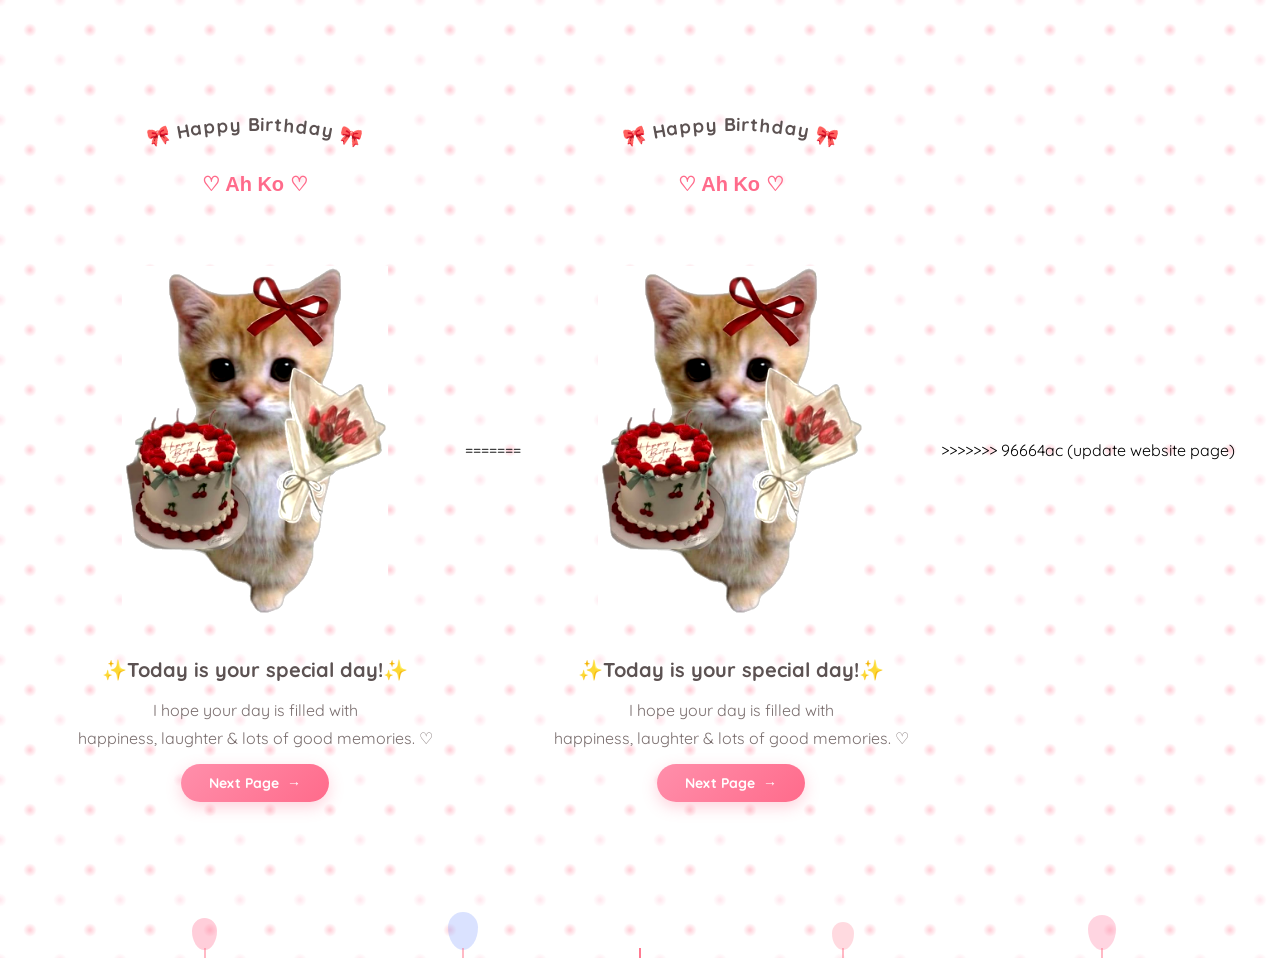
==== birthday.html @ 80727777 "First commit" ====
<!DOCTYPE html>
<html lang="en">
<head>
    <meta charset="UTF-8">
    <meta name="viewport" content="width=device-width, initial-scale=1.0">
    <title>Happy Birthday Ko Ko</title>
    <link href="https://fonts.googleapis.com/css2?family=Quicksand:wght@600;700&display=swap" rel="stylesheet">
    <style>
        * {
            box-sizing: border-box;
            margin: 0;
            padding: 0;
            font-family: 'Quicksand', sans-serif;
        }

        body {
            background-color: #ffffff;
            background-image: 
                radial-gradient(#ffccd5 , transparent 16%),
                radial-gradient(#ffe5ec , transparent 16%);
            background-size: 60px 60px;
            background-position: 0 0, 30px 30px;
            display: flex;
            justify-content: center;
            align-items: center;
            min-height: 100vh;
            padding: 20px;
            overflow: visible;
            position: relative;
        }

        /* Background Floating Balloons Animation */
        .balloon {
            position: absolute;
            bottom: -50px;
            background: rgba(255, 117, 140, 0.4);
            border-radius: 50% 50% 50% 50% / 40% 40% 60% 60%;
            animation: floatUp 6s infinite ease-in-out;
            z-index: 1;
        }

        .balloon::after {
            content: "";
            position: absolute;
            bottom: -8px;
            left: 50%;
            transform: translateX(-50%);
            width: 2px;
            height: 10px;
            background: rgba(255, 117, 140, 0.5);
        }

        .balloon:nth-child(1) { left: 15%; width: 25px; height: 32px; animation-duration: 5s; animation-delay: 0s; background: rgba(255, 133, 162, 0.4); }
        .balloon:nth-child(2) { left: 35%; width: 30px; height: 38px; animation-duration: 7s; animation-delay: 2s; background: rgba(162, 182, 255, 0.4); }
        .balloon:nth-child(3) { left: 65%; width: 22px; height: 28px; animation-duration: 6s; animation-delay: 1s; background: rgba(255, 182, 193, 0.5); }
        .balloon:nth-child(4) { left: 85%; width: 28px; height: 35px; animation-duration: 8s; animation-delay: 3s; background: rgba(255, 150, 180, 0.4); }
        .balloon:nth-child(4) { left: 85%; width: 28px; height: 35px; animation-duration: 9s; animation-delay: 3s; background: rgba(255, 150, 180, 0.4); }

        @keyframes floatUp {
            0% { transform: translateY(0) scale(1); opacity: 0; }
            20% { opacity: 0.8; }
            100% { transform: translateY(-105vh) scale(1.05); opacity: 0; }
        }

        /* Main Card Container */
        .container {
            width: 100%;
            max-width: 420px;
            padding: 30px 20px;
            text-align: center;
            position: relative;
            z-index: 2;
        }

        /* Top Title Style */
        .title-container {
            margin-bottom: 30px;
        }

       .curved-svg {
            width: 100%;
            height: 55px;
            overflow: visible;
        }

        .curved-text {
            font-family: 'Quicksand', sans-serif;
            font-size: 20px;
            font-weight: 700;
            fill: #5c5252;
            letter-spacing: 1px;
            overflow: visible;
        }
        .sub-title {
            font-size: 20px;
            font-weight: 700;
            color: #ff6b8b;
            font-family: 'verdana', sans-serif;
            margin-top: 5px;
            margin-bottom: 70px;
        }

        /* Floating Image Box */
        .image-box {
            width: 70%;
            margin: 0 auto 10px auto;
            border-radius: 330px;
            overflow: visible; 
            animation: floatingImage 3s infinite ease-in-out;
            background: transparent !important;
        }

        .image-box img {
            width: 100%;
            height: auto;
            display: block;
            background: transparent;
            margin-bottom: 40px;
            
            mix-blend-mode: darken;
            filter: contrast(1.2) brightness(1.02);
        }

        @keyframes floatingImage {
            0%, 100% { transform: translateY(0); }
            50% { transform: translateY(-10px); }
        }

        /* Wishes Text Section */
        .wish-section {
            margin-top: 10px;
            padding: 0 10px;
        }

        .wish-title {
            font-size: 20px;
            font-weight: 700;
            color: #5c5252;
            margin-bottom: 15px;
        }

        .wish-subtitle {
            font-size: 16px;
            color: #7a6e6e;
            line-height: 1.7;
        }

        /* Bottom Heart Divider */
        .bottom-decor {
            display: flex;
            align-items: center;
            justify-content: center;
            gap: 8px;
            color: #ff8fab;
            font-size: 14px;
            margin-top: 15px;
        }

        .bottom-decor hr {
            flex: 1;
            border: none;
            height: 1px;
            background-color: #ffccd5;
            max-width: 50px;
        }

       /* Bottom Heart Divider */
        .bottom-decor {
            display: flex;
            align-items: center;
            justify-content: center;
            gap: 8px;
            color: #ff8fab;
            font-size: 14px;
            margin-top: 20px;
            width: 100%;
        }

       /* Next Page Button Style - Absolute Center Positioning */
        .next-btn {
            position: absolute;
            bottom: 20px;
            left: 50%;
            transform: translateX(-50%);
            display: inline-flex;
            align-items: center;
            justify-content: center;
            gap: 8px;
            background: linear-gradient(135deg, #ff8fab, #ff6b8b);
            color: #fff;
            padding: 10px 28px;
            border-radius: 50px;
            text-decoration: none;
            font-size: 14px;
            font-weight: 700;
            box-shadow: 0 5px 15px rgba(255, 107, 139, 0.3);
            transition: all 0.3s ease;
            white-space: nowrap;
        }

        .next-btn:hover {
            transform: translateX(-50%) translateY(-2px);
            box-shadow: 0 8px 20px rgba(255, 107, 139, 0.4);
            background: linear-gradient(135deg, #ff7597, #ff5277);
        }

        /* container မှာ position: relative နှင့် အောက်ခြေ padding ထည့်ရန် */
        .container {
            position: relative;
            padding-bottom: 70px !important; /* ခလုတ်အတွက် အောက်ခြေ နေရာချန်ရန် */
        }

        
    </style>
</head>
<body>

    <div class="balloon"></div>
    <div class="balloon"></div>
    <div class="balloon"></div>
    <div class="balloon"></div>

    <div class="container">
        <div class="title-container">
           
            <svg class="curved-svg" viewBox="0 0 300 60">
                <path id="curve" d="M 20,45 Q 150,5 280,45" fill="transparent" />
                <text width="300" text-anchor="middle">
                    <textPath href="#curve" startOffset="50%" text-anchor="middle" class="curved-text">
                      🎀  Happy Birthday 🎀
                    </textPath>
                </text>
            </svg>
            <div class="sub-title">♡ Ah Ko ♡</div>
        </div>

        <div class="image-box">
            <img src="image/b2.jpg" alt="Cute Cat Birthday">
        </div>

        <div class="wish-section">
            <div class="wish-title">
                ✨Today is your special day!✨
            </div>
            <div class="wish-subtitle">
                I hope your day is filled with<br>
                happiness, laughter & lots of good memories. ♡
            </div>
        </div>

        <!-- Next Page Button -->
        <a href="message.html" class="next-btn">
            Next Page <span>→</span>
        </a>

    </div>
    
    
</body>
=======
<!DOCTYPE html>
<html lang="en">
<head>
    <meta charset="UTF-8">
    <meta name="viewport" content="width=device-width, initial-scale=1.0">
    <title>Happy Birthday Ko Ko</title>
    <link href="https://fonts.googleapis.com/css2?family=Quicksand:wght@600;700&display=swap" rel="stylesheet">
    <style>
        * {
            box-sizing: border-box;
            margin: 0;
            padding: 0;
            font-family: 'Quicksand', sans-serif;
        }

        body {
            background-color: #ffffff;
            background-image: 
                radial-gradient(#ffccd5 , transparent 16%),
                radial-gradient(#ffe5ec , transparent 16%);
            background-size: 60px 60px;
            background-position: 0 0, 30px 30px;
            display: flex;
            justify-content: center;
            align-items: center;
            min-height: 100vh;
            padding: 20px;
            overflow: visible;
            position: relative;
        }

        /* Background Floating Balloons Animation */
        .balloon {
            position: absolute;
            bottom: -50px;
            background: rgba(255, 117, 140, 0.4);
            border-radius: 50% 50% 50% 50% / 40% 40% 60% 60%;
            animation: floatUp 6s infinite ease-in-out;
            z-index: 1;
        }

        .balloon::after {
            content: "";
            position: absolute;
            bottom: -8px;
            left: 50%;
            transform: translateX(-50%);
            width: 2px;
            height: 10px;
            background: rgba(255, 117, 140, 0.5);
        }

        .balloon:nth-child(1) { left: 15%; width: 25px; height: 32px; animation-duration: 5s; animation-delay: 0s; background: rgba(255, 133, 162, 0.4); }
        .balloon:nth-child(2) { left: 35%; width: 30px; height: 38px; animation-duration: 7s; animation-delay: 2s; background: rgba(162, 182, 255, 0.4); }
        .balloon:nth-child(3) { left: 65%; width: 22px; height: 28px; animation-duration: 6s; animation-delay: 1s; background: rgba(255, 182, 193, 0.5); }
        .balloon:nth-child(4) { left: 85%; width: 28px; height: 35px; animation-duration: 8s; animation-delay: 3s; background: rgba(255, 150, 180, 0.4); }
        .balloon:nth-child(4) { left: 85%; width: 28px; height: 35px; animation-duration: 9s; animation-delay: 3s; background: rgba(255, 150, 180, 0.4); }

        @keyframes floatUp {
            0% { transform: translateY(0) scale(1); opacity: 0; }
            20% { opacity: 0.8; }
            100% { transform: translateY(-105vh) scale(1.05); opacity: 0; }
        }

        /* Main Card Container */
        .container {
            width: 100%;
            max-width: 420px;
            padding: 30px 20px;
            text-align: center;
            position: relative;
            z-index: 2;
        }

        /* Top Title Style */
        .title-container {
            margin-bottom: 30px;
        }

       .curved-svg {
            width: 100%;
            height: 55px;
            overflow: visible;
        }

        .curved-text {
            font-family: 'Quicksand', sans-serif;
            font-size: 20px;
            font-weight: 700;
            fill: #5c5252;
            letter-spacing: 1px;
            overflow: visible;
        }
        .sub-title {
            font-size: 20px;
            font-weight: 700;
            color: #ff6b8b;
            font-family: 'verdana', sans-serif;
            margin-top: 5px;
            margin-bottom: 70px;
        }

        /* Floating Image Box */
        .image-box {
            width: 70%;
            margin: 0 auto 10px auto;
            border-radius: 330px;
            overflow: visible; 
            animation: floatingImage 3s infinite ease-in-out;
            background: transparent !important;
        }

        .image-box img {
            width: 100%;
            height: auto;
            display: block;
            background: transparent;
            margin-bottom: 40px;
            
            mix-blend-mode: darken;
            filter: contrast(1.2) brightness(1.02);
        }

        @keyframes floatingImage {
            0%, 100% { transform: translateY(0); }
            50% { transform: translateY(-10px); }
        }

        /* Wishes Text Section */
        .wish-section {
            margin-top: 10px;
            padding: 0 10px;
        }

        .wish-title {
            font-size: 20px;
            font-weight: 700;
            color: #5c5252;
            margin-bottom: 15px;
        }

        .wish-subtitle {
            font-size: 16px;
            color: #7a6e6e;
            line-height: 1.7;
        }

        /* Bottom Heart Divider */
        .bottom-decor {
            display: flex;
            align-items: center;
            justify-content: center;
            gap: 8px;
            color: #ff8fab;
            font-size: 14px;
            margin-top: 15px;
        }

        .bottom-decor hr {
            flex: 1;
            border: none;
            height: 1px;
            background-color: #ffccd5;
            max-width: 50px;
        }

       /* Bottom Heart Divider */
        .bottom-decor {
            display: flex;
            align-items: center;
            justify-content: center;
            gap: 8px;
            color: #ff8fab;
            font-size: 14px;
            margin-top: 20px;
            width: 100%;
        }

       /* Next Page Button Style - Absolute Center Positioning */
        .next-btn {
            position: absolute;
            bottom: 20px;
            left: 50%;
            transform: translateX(-50%);
            display: inline-flex;
            align-items: center;
            justify-content: center;
            gap: 8px;
            background: linear-gradient(135deg, #ff8fab, #ff6b8b);
            color: #fff;
            padding: 10px 28px;
            border-radius: 50px;
            text-decoration: none;
            font-size: 14px;
            font-weight: 700;
            box-shadow: 0 5px 15px rgba(255, 107, 139, 0.3);
            transition: all 0.3s ease;
            white-space: nowrap;
        }

        .next-btn:hover {
            transform: translateX(-50%) translateY(-2px);
            box-shadow: 0 8px 20px rgba(255, 107, 139, 0.4);
            background: linear-gradient(135deg, #ff7597, #ff5277);
        }

        /* container မှာ position: relative နှင့် အောက်ခြေ padding ထည့်ရန် */
        .container {
            position: relative;
            padding-bottom: 70px !important; /* ခလုတ်အတွက် အောက်ခြေ နေရာချန်ရန် */
        }

        
    </style>
</head>
<body>

    <div class="balloon"></div>
    <div class="balloon"></div>
    <div class="balloon"></div>
    <div class="balloon"></div>

    <div class="container">
        <div class="title-container">
           
            <svg class="curved-svg" viewBox="0 0 300 60">
                <path id="curve" d="M 20,45 Q 150,5 280,45" fill="transparent" />
                <text width="300" text-anchor="middle">
                    <textPath href="#curve" startOffset="50%" text-anchor="middle" class="curved-text">
                      🎀  Happy Birthday 🎀
                    </textPath>
                </text>
            </svg>
            <div class="sub-title">♡ Ah Ko ♡</div>
        </div>

        <div class="image-box">
            <img src="image/b2.jpg" alt="Cute Cat Birthday">
        </div>

        <div class="wish-section">
            <div class="wish-title">
                ✨Today is your special day!✨
            </div>
            <div class="wish-subtitle">
                I hope your day is filled with<br>
                happiness, laughter & lots of good memories. ♡
            </div>
        </div>

        <!-- Next Page Button -->
        <a href="message.html" class="next-btn">
            Next Page <span>→</span>
        </a>

    </div>
    
    
</body>
>>>>>>> 96664ac (update website page)
</html>
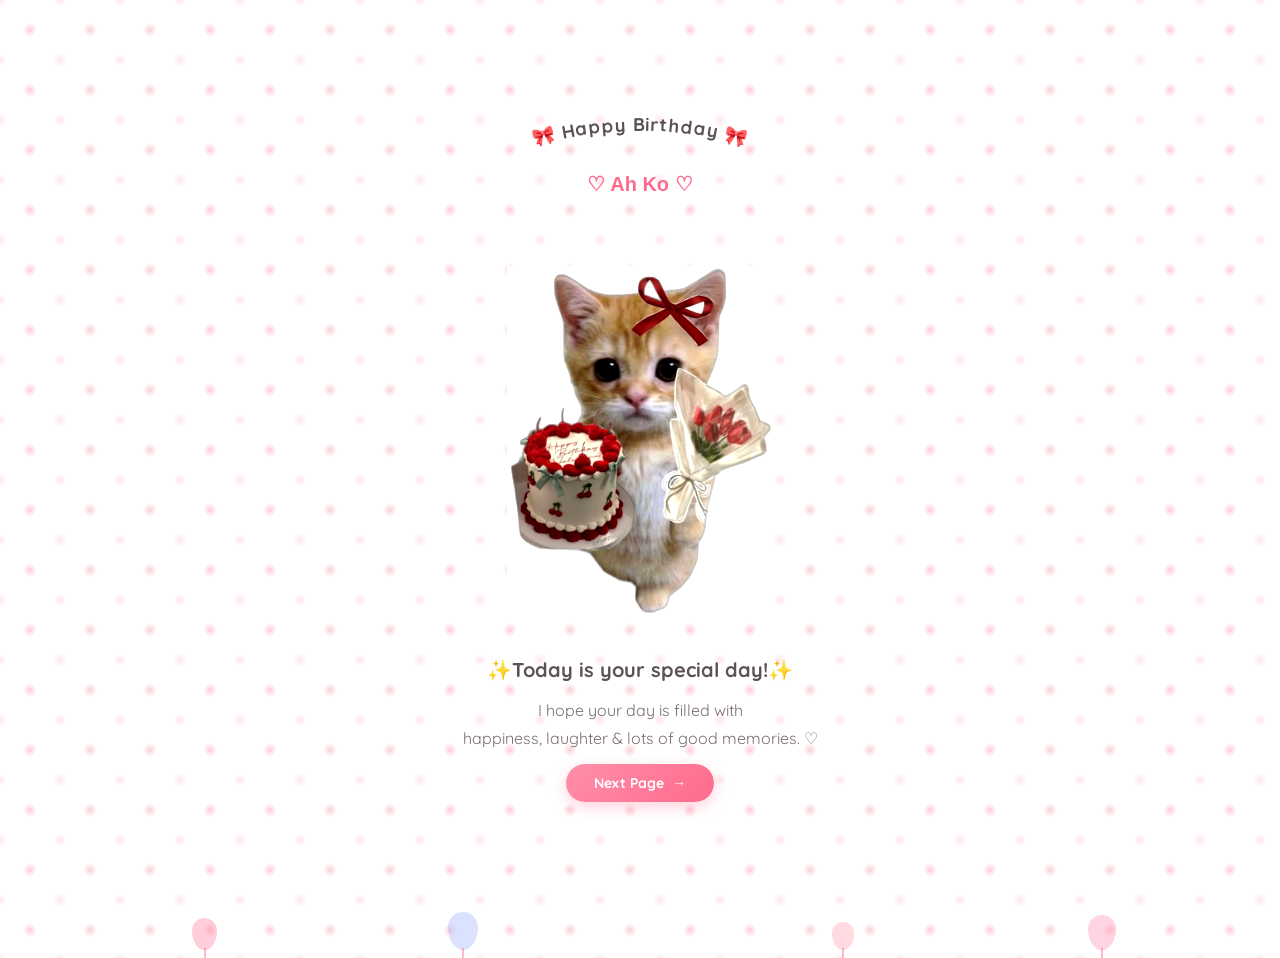
==== commit 54735f93: "fix some errors in website" ====
--- a/birthday.html
+++ b/birthday.html
@@ -258,265 +258,5 @@
     
     
 </body>
-=======
-<!DOCTYPE html>
-<html lang="en">
-<head>
-    <meta charset="UTF-8">
-    <meta name="viewport" content="width=device-width, initial-scale=1.0">
-    <title>Happy Birthday Ko Ko</title>
-    <link href="https://fonts.googleapis.com/css2?family=Quicksand:wght@600;700&display=swap" rel="stylesheet">
-    <style>
-        * {
-            box-sizing: border-box;
-            margin: 0;
-            padding: 0;
-            font-family: 'Quicksand', sans-serif;
-        }
-
-        body {
-            background-color: #ffffff;
-            background-image: 
-                radial-gradient(#ffccd5 , transparent 16%),
-                radial-gradient(#ffe5ec , transparent 16%);
-            background-size: 60px 60px;
-            background-position: 0 0, 30px 30px;
-            display: flex;
-            justify-content: center;
-            align-items: center;
-            min-height: 100vh;
-            padding: 20px;
-            overflow: visible;
-            position: relative;
-        }
-
-        /* Background Floating Balloons Animation */
-        .balloon {
-            position: absolute;
-            bottom: -50px;
-            background: rgba(255, 117, 140, 0.4);
-            border-radius: 50% 50% 50% 50% / 40% 40% 60% 60%;
-            animation: floatUp 6s infinite ease-in-out;
-            z-index: 1;
-        }
-
-        .balloon::after {
-            content: "";
-            position: absolute;
-            bottom: -8px;
-            left: 50%;
-            transform: translateX(-50%);
-            width: 2px;
-            height: 10px;
-            background: rgba(255, 117, 140, 0.5);
-        }
-
-        .balloon:nth-child(1) { left: 15%; width: 25px; height: 32px; animation-duration: 5s; animation-delay: 0s; background: rgba(255, 133, 162, 0.4); }
-        .balloon:nth-child(2) { left: 35%; width: 30px; height: 38px; animation-duration: 7s; animation-delay: 2s; background: rgba(162, 182, 255, 0.4); }
-        .balloon:nth-child(3) { left: 65%; width: 22px; height: 28px; animation-duration: 6s; animation-delay: 1s; background: rgba(255, 182, 193, 0.5); }
-        .balloon:nth-child(4) { left: 85%; width: 28px; height: 35px; animation-duration: 8s; animation-delay: 3s; background: rgba(255, 150, 180, 0.4); }
-        .balloon:nth-child(4) { left: 85%; width: 28px; height: 35px; animation-duration: 9s; animation-delay: 3s; background: rgba(255, 150, 180, 0.4); }
-
-        @keyframes floatUp {
-            0% { transform: translateY(0) scale(1); opacity: 0; }
-            20% { opacity: 0.8; }
-            100% { transform: translateY(-105vh) scale(1.05); opacity: 0; }
-        }
-
-        /* Main Card Container */
-        .container {
-            width: 100%;
-            max-width: 420px;
-            padding: 30px 20px;
-            text-align: center;
-            position: relative;
-            z-index: 2;
-        }
-
-        /* Top Title Style */
-        .title-container {
-            margin-bottom: 30px;
-        }
-
-       .curved-svg {
-            width: 100%;
-            height: 55px;
-            overflow: visible;
-        }
-
-        .curved-text {
-            font-family: 'Quicksand', sans-serif;
-            font-size: 20px;
-            font-weight: 700;
-            fill: #5c5252;
-            letter-spacing: 1px;
-            overflow: visible;
-        }
-        .sub-title {
-            font-size: 20px;
-            font-weight: 700;
-            color: #ff6b8b;
-            font-family: 'verdana', sans-serif;
-            margin-top: 5px;
-            margin-bottom: 70px;
-        }
-
-        /* Floating Image Box */
-        .image-box {
-            width: 70%;
-            margin: 0 auto 10px auto;
-            border-radius: 330px;
-            overflow: visible; 
-            animation: floatingImage 3s infinite ease-in-out;
-            background: transparent !important;
-        }
-
-        .image-box img {
-            width: 100%;
-            height: auto;
-            display: block;
-            background: transparent;
-            margin-bottom: 40px;
-            
-            mix-blend-mode: darken;
-            filter: contrast(1.2) brightness(1.02);
-        }
-
-        @keyframes floatingImage {
-            0%, 100% { transform: translateY(0); }
-            50% { transform: translateY(-10px); }
-        }
-
-        /* Wishes Text Section */
-        .wish-section {
-            margin-top: 10px;
-            padding: 0 10px;
-        }
-
-        .wish-title {
-            font-size: 20px;
-            font-weight: 700;
-            color: #5c5252;
-            margin-bottom: 15px;
-        }
-
-        .wish-subtitle {
-            font-size: 16px;
-            color: #7a6e6e;
-            line-height: 1.7;
-        }
-
-        /* Bottom Heart Divider */
-        .bottom-decor {
-            display: flex;
-            align-items: center;
-            justify-content: center;
-            gap: 8px;
-            color: #ff8fab;
-            font-size: 14px;
-            margin-top: 15px;
-        }
-
-        .bottom-decor hr {
-            flex: 1;
-            border: none;
-            height: 1px;
-            background-color: #ffccd5;
-            max-width: 50px;
-        }
-
-       /* Bottom Heart Divider */
-        .bottom-decor {
-            display: flex;
-            align-items: center;
-            justify-content: center;
-            gap: 8px;
-            color: #ff8fab;
-            font-size: 14px;
-            margin-top: 20px;
-            width: 100%;
-        }
-
-       /* Next Page Button Style - Absolute Center Positioning */
-        .next-btn {
-            position: absolute;
-            bottom: 20px;
-            left: 50%;
-            transform: translateX(-50%);
-            display: inline-flex;
-            align-items: center;
-            justify-content: center;
-            gap: 8px;
-            background: linear-gradient(135deg, #ff8fab, #ff6b8b);
-            color: #fff;
-            padding: 10px 28px;
-            border-radius: 50px;
-            text-decoration: none;
-            font-size: 14px;
-            font-weight: 700;
-            box-shadow: 0 5px 15px rgba(255, 107, 139, 0.3);
-            transition: all 0.3s ease;
-            white-space: nowrap;
-        }
-
-        .next-btn:hover {
-            transform: translateX(-50%) translateY(-2px);
-            box-shadow: 0 8px 20px rgba(255, 107, 139, 0.4);
-            background: linear-gradient(135deg, #ff7597, #ff5277);
-        }
-
-        /* container မှာ position: relative နှင့် အောက်ခြေ padding ထည့်ရန် */
-        .container {
-            position: relative;
-            padding-bottom: 70px !important; /* ခလုတ်အတွက် အောက်ခြေ နေရာချန်ရန် */
-        }
-
-        
-    </style>
-</head>
-<body>
-
-    <div class="balloon"></div>
-    <div class="balloon"></div>
-    <div class="balloon"></div>
-    <div class="balloon"></div>
-
-    <div class="container">
-        <div class="title-container">
-           
-            <svg class="curved-svg" viewBox="0 0 300 60">
-                <path id="curve" d="M 20,45 Q 150,5 280,45" fill="transparent" />
-                <text width="300" text-anchor="middle">
-                    <textPath href="#curve" startOffset="50%" text-anchor="middle" class="curved-text">
-                      🎀  Happy Birthday 🎀
-                    </textPath>
-                </text>
-            </svg>
-            <div class="sub-title">♡ Ah Ko ♡</div>
-        </div>
-
-        <div class="image-box">
-            <img src="image/b2.jpg" alt="Cute Cat Birthday">
-        </div>
-
-        <div class="wish-section">
-            <div class="wish-title">
-                ✨Today is your special day!✨
-            </div>
-            <div class="wish-subtitle">
-                I hope your day is filled with<br>
-                happiness, laughter & lots of good memories. ♡
-            </div>
-        </div>
-
-        <!-- Next Page Button -->
-        <a href="message.html" class="next-btn">
-            Next Page <span>→</span>
-        </a>
-
-    </div>
-    
-    
-</body>
->>>>>>> 96664ac (update website page)
+
 </html>
